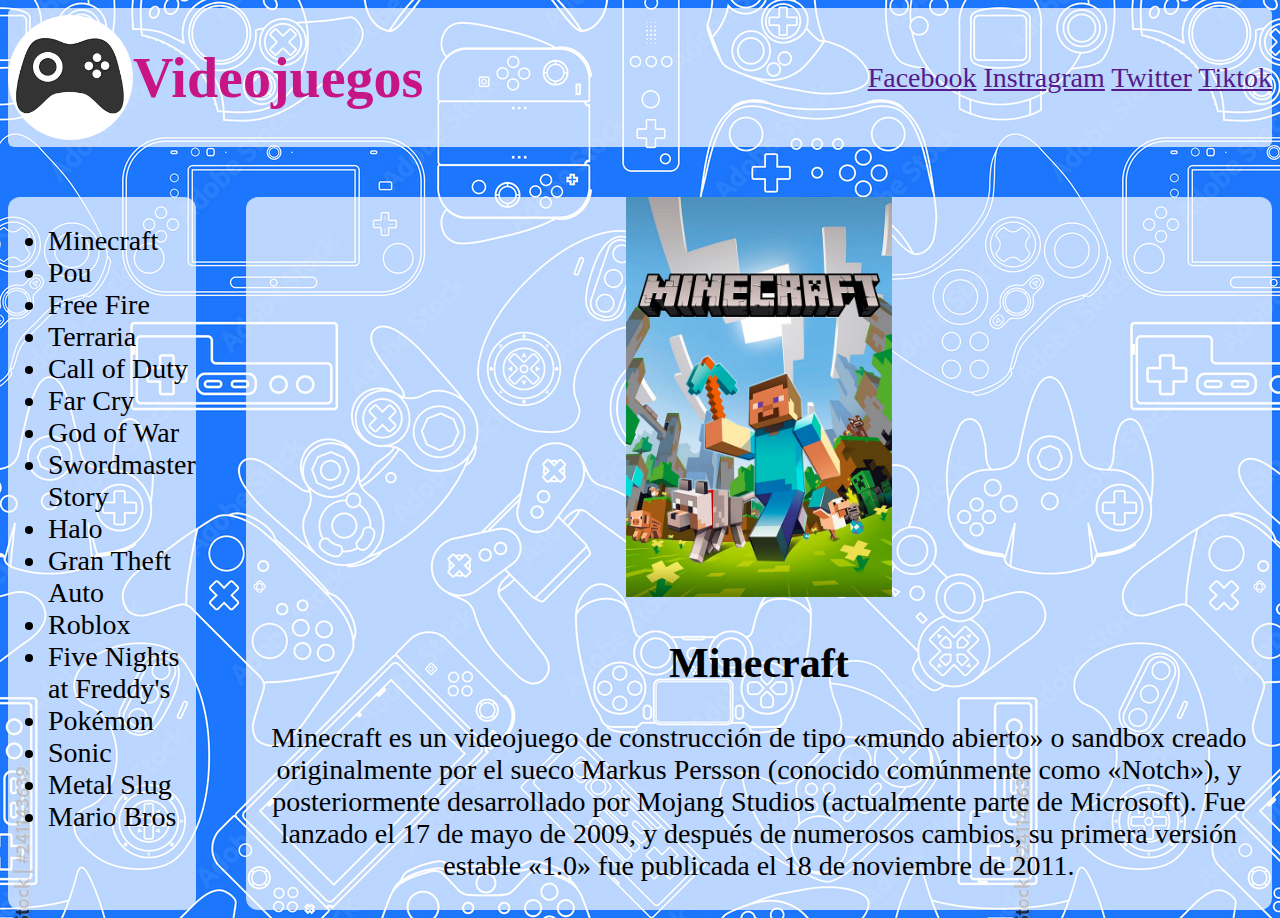
==== index.html @ 36af9fd1 "Sesión 4" ====
<!DOCTYPE html>
<html lang="es">
<head>
  <meta charset="UTF-8">
  <meta http-equiv="X-UA-Compatible" content="IE=edge">
  <meta name="viewport" content="width=device-width, initial-scale=1.0">
  <title>Videojuegos 🎮</title>
</head>
<body style="background-image:url('images/fondo.jpg'); font-size:28px; font-family:'Verdana';">
  <!-- Encabezado -->
  <header style="background-color:rgba(255, 255, 255, 0.7); border-radius:6px; display: flex; justify-content:space-between; align-items:center; margin-bottom:50px;">
    <!-- Logo y título -->
    <div style="display: flex; align-items:center;">
      <img src="images/logo.png" alt="Logo de mi página" height="125" style="border-radius: 50%;">
      <h1 style="color:mediumvioletred;">Videojuegos</h1>
    </div>
    <!-- Redes sociales -->
    <div>
      <a href="">Facebook</a>
      <a href="">Instragram</a>
      <a href="">Twitter</a>
      <a href="">Tiktok</a>
    </div>
  </header>
  <!-- Contenido principal -->
  <div style="display: flex;">
    <!-- Lista de videojuegos -->
    <div style="background-color:rgba(255, 255, 255, 0.7); border-radius:12px; margin-right:50px;">
      <ul>
        <li>Minecraft</li>
        <li>Pou</li>
        <li>Free Fire</li>
        <li>Terraria</li>
        <li>Call of Duty</li>
        <li>Far Cry</li>
        <li>God of War</li>
        <li>Swordmaster Story</li>
        <li>Halo</li>
        <li>Gran Theft Auto</li>
        <li>Roblox</li>
        <li>Five Nights at Freddy's</li>
        <li>Pokémon</li>
        <li>Sonic</li>
        <li>Metal Slug</li>
        <li>Mario Bros</li>
      </ul>
    </div>
    <!-- Videojuego seleccionado -->
    <div style="background-color:rgba(255, 255, 255, 0.7); border-radius:12px; text-align:center;">
      <img src="images/minecraft.png" alt="Caja del juego" height="400">
      <br>
      <h2>Minecraft</h2>
      <p>Minecraft es un videojuego de construcción de tipo «mundo abierto» o sandbox creado originalmente por el sueco Markus Persson (conocido comúnmente como «Notch»),​ y posteriormente desarrollado por Mojang Studios (actualmente parte de Microsoft). Fue lanzado el 17 de mayo de 2009, y después de numerosos cambios, su primera versión estable «1.0» fue publicada el 18 de noviembre de 2011.</p>
    </div>
  </div>
</body>
</html>
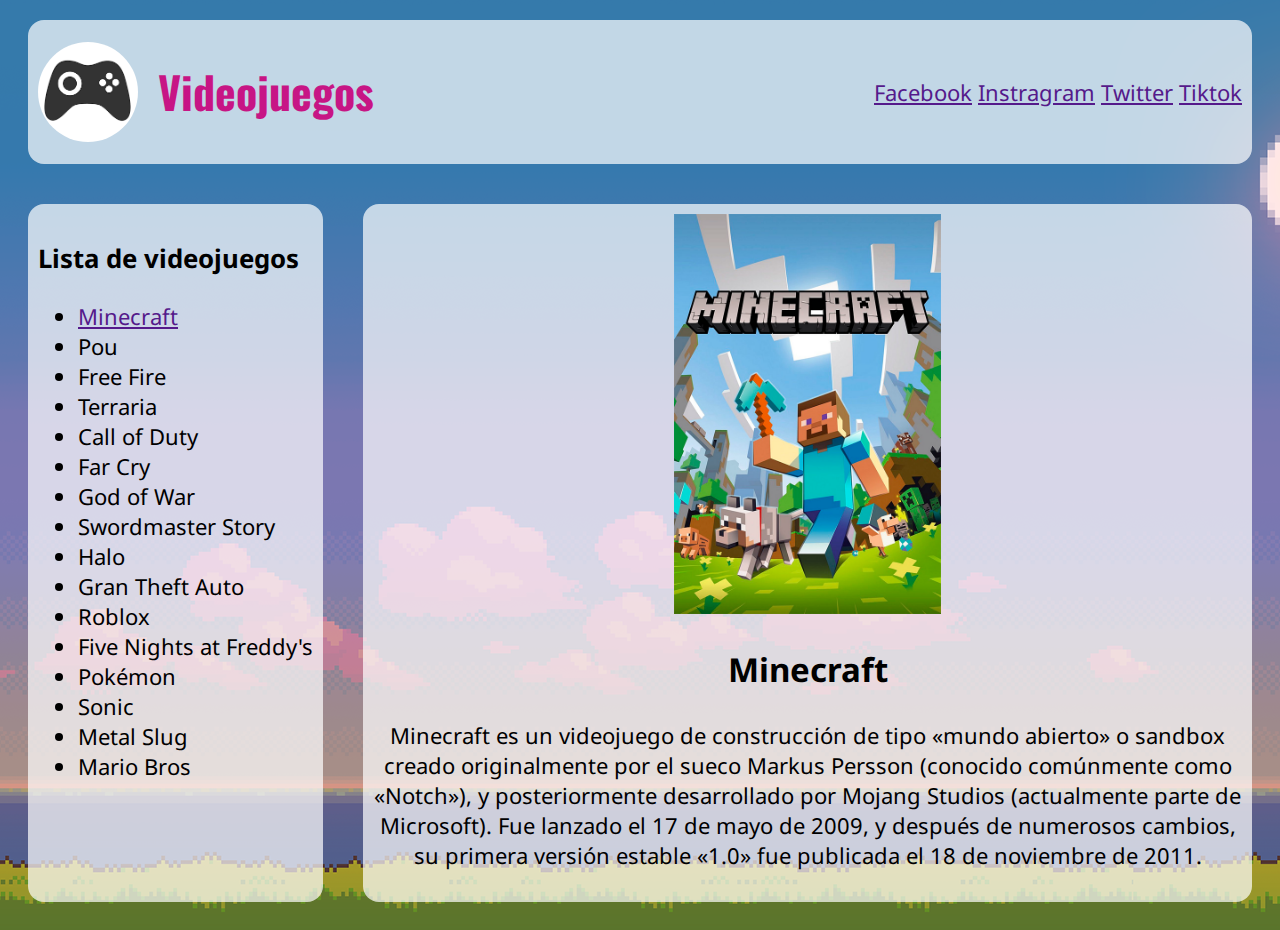
==== commit 943182f7: "Sesión 5" ====
--- a/index.html
+++ b/index.html
@@ -5,14 +5,15 @@
   <meta http-equiv="X-UA-Compatible" content="IE=edge">
   <meta name="viewport" content="width=device-width, initial-scale=1.0">
   <title>Videojuegos 🎮</title>
+  <link rel="stylesheet" href="css/estilos.css">
 </head>
-<body style="background-image:url('images/fondo.jpg'); font-size:28px; font-family:'Verdana';">
+<body>
   <!-- Encabezado -->
-  <header style="background-color:rgba(255, 255, 255, 0.7); border-radius:6px; display: flex; justify-content:space-between; align-items:center; margin-bottom:50px;">
+  <header class="bloque-fondo">
     <!-- Logo y título -->
-    <div style="display: flex; align-items:center;">
-      <img src="images/logo.png" alt="Logo de mi página" height="125" style="border-radius: 50%;">
-      <h1 style="color:mediumvioletred;">Videojuegos</h1>
+    <div class="alineado-centrado">
+      <img id="logo" src="images/logo.png" alt="Logo de mi página">
+      <h1 id="titulo">Videojuegos</h1>
     </div>
     <!-- Redes sociales -->
     <div>
@@ -23,11 +24,12 @@
     </div>
   </header>
   <!-- Contenido principal -->
-  <div style="display: flex;">
+  <div id="contenido-principal">
     <!-- Lista de videojuegos -->
-    <div style="background-color:rgba(255, 255, 255, 0.7); border-radius:12px; margin-right:50px;">
+    <div id="juegos-lista" class="bloque-fondo">
+      <h3>Lista de videojuegos</h3>
       <ul>
-        <li>Minecraft</li>
+        <li><a href="">Minecraft</a></li>
         <li>Pou</li>
         <li>Free Fire</li>
         <li>Terraria</li>
@@ -46,7 +48,7 @@
       </ul>
     </div>
     <!-- Videojuego seleccionado -->
-    <div style="background-color:rgba(255, 255, 255, 0.7); border-radius:12px; text-align:center;">
+    <div id="juego-seleccionado" class="bloque-fondo">
       <img src="images/minecraft.png" alt="Caja del juego" height="400">
       <br>
       <h2>Minecraft</h2>
--- a/css/estilos.css
+++ b/css/estilos.css
@@ -0,0 +1,54 @@
+
+@import url('https://fonts.googleapis.com/css2?family=Oswald:wght@200;300;400;500;600;700&display=swap');
+@import url('https://fonts.googleapis.com/css2?family=Noto+Sans:ital,wght@0,100;0,200;0,300;0,400;0,500;0,600;0,700;0,800;0,900;1,100;1,200;1,300;1,400;1,500;1,600;1,700;1,800;1,900&display=swap');
+
+body {
+  font-size: 22px;
+  font-family: 'Noto Sans', sans-serif;
+  color: black;
+  text-align: left;
+  background-image: url('../images/fondo.png');
+}
+
+header {
+  display: flex;
+  justify-content: space-between;
+  align-items: center;
+}
+
+#logo {
+  width: 100px;
+  height: 100px;
+  margin-right: 20px;
+  border-radius: 50%;
+}
+
+#titulo {
+  color: mediumvioletred;
+  font-family: 'Oswald', sans-serif;
+}
+
+#juego-seleccionado {
+  text-align: center;
+}
+
+#juegos-lista {
+  min-width: 275px;
+}
+
+#contenido-principal {
+  display: flex;
+  align-items: stretch;
+}
+
+.bloque-fondo {
+  background-color: rgba(255, 255, 255, 0.7);
+  margin: 20px;
+  padding: 10px;
+  border-radius: 16px;
+}
+
+.alineado-centrado {
+  display: flex;
+  align-items: center;
+}
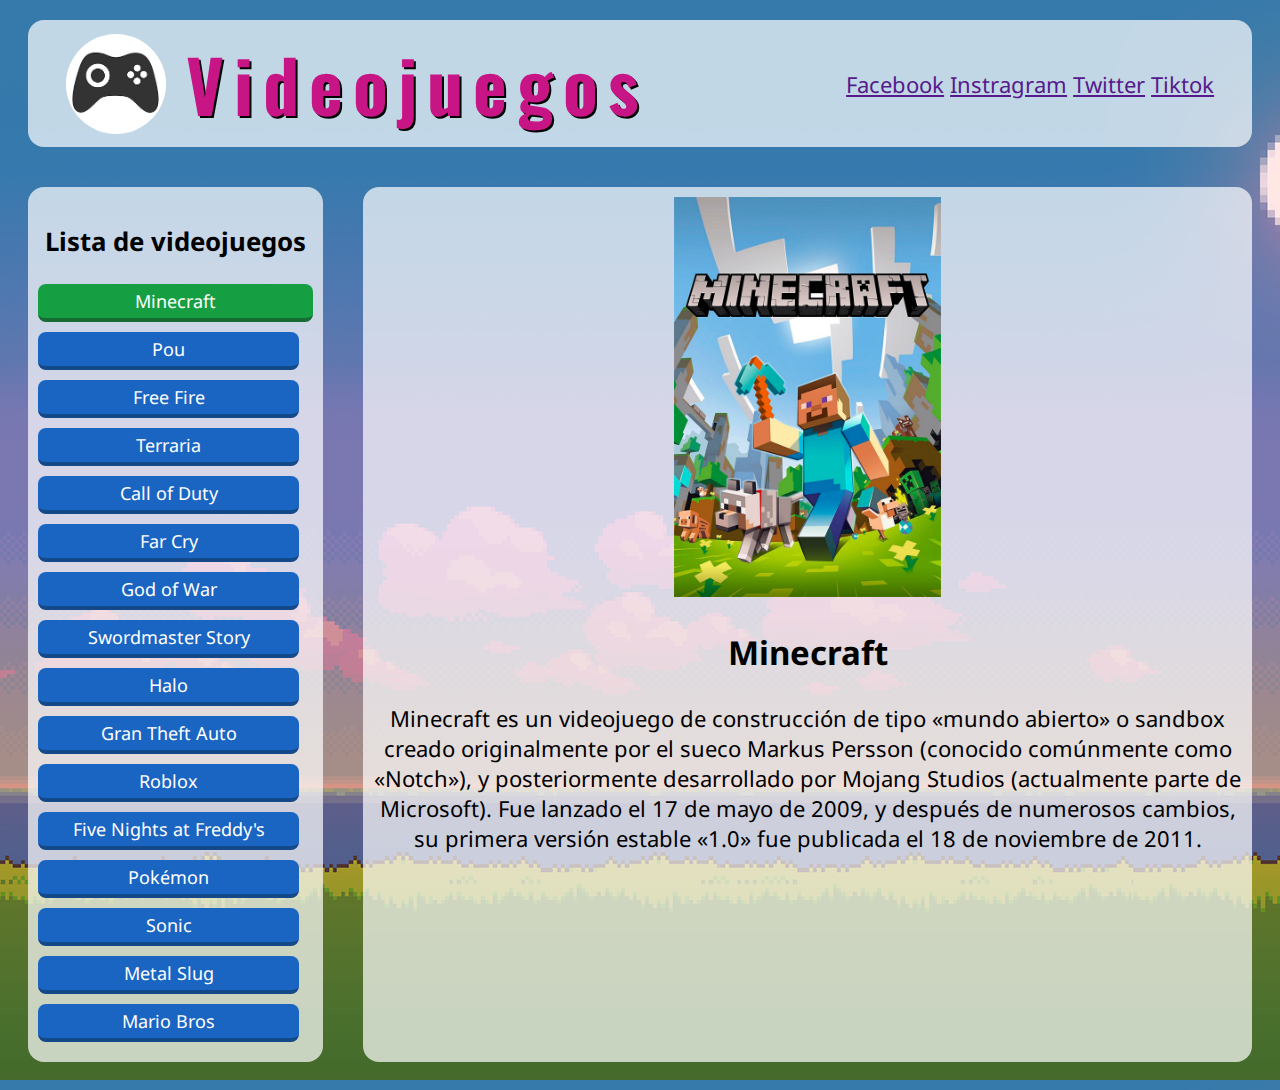
==== commit b3856dfc: "Sesión 6" ====
--- a/index.html
+++ b/index.html
@@ -9,7 +9,7 @@
 </head>
 <body>
   <!-- Encabezado -->
-  <header class="bloque-fondo">
+  <header id="encabezado" class="bloque-fondo">
     <!-- Logo y título -->
     <div class="alineado-centrado">
       <img id="logo" src="images/logo.png" alt="Logo de mi página">
@@ -28,24 +28,22 @@
     <!-- Lista de videojuegos -->
     <div id="juegos-lista" class="bloque-fondo">
       <h3>Lista de videojuegos</h3>
-      <ul>
-        <li><a href="">Minecraft</a></li>
-        <li>Pou</li>
-        <li>Free Fire</li>
-        <li>Terraria</li>
-        <li>Call of Duty</li>
-        <li>Far Cry</li>
-        <li>God of War</li>
-        <li>Swordmaster Story</li>
-        <li>Halo</li>
-        <li>Gran Theft Auto</li>
-        <li>Roblox</li>
-        <li>Five Nights at Freddy's</li>
-        <li>Pokémon</li>
-        <li>Sonic</li>
-        <li>Metal Slug</li>
-        <li>Mario Bros</li>
-      </ul>
+      <button class="seleccionado">Minecraft</button>
+      <button>Pou</button>
+      <button>Free Fire</button>
+      <button>Terraria</button>
+      <button>Call of Duty</button>
+      <button>Far Cry</button>
+      <button>God of War</button>
+      <button>Swordmaster Story</button>
+      <button>Halo</button>
+      <button>Gran Theft Auto</button>
+      <button>Roblox</button>
+      <button>Five Nights at Freddy's</button>
+      <button>Pokémon</button>
+      <button>Sonic</button>
+      <button>Metal Slug</button>
+      <button>Mario Bros</button>
     </div>
     <!-- Videojuego seleccionado -->
     <div id="juego-seleccionado" class="bloque-fondo">
--- a/css/estilos.css
+++ b/css/estilos.css
@@ -26,6 +26,10 @@
 #titulo {
   color: mediumvioletred;
   font-family: 'Oswald', sans-serif;
+  text-shadow: 2px 2px black;
+  font-size: 72px;
+  margin: 0;
+  letter-spacing: 10px;
 }
 
 #juego-seleccionado {
@@ -34,6 +38,33 @@
 
 #juegos-lista {
   min-width: 275px;
+  text-align: center;
+}
+
+#juegos-lista button {
+  background-color:rgb(26, 101, 194);
+  color: white;
+  display: block;
+  margin-bottom: 10px;
+  width: 95%;
+  font-family: 'Noto Sans';
+  font-size: 18px;
+  padding: 5px;
+  border-style: none;
+  border-bottom-style: solid;
+  border-width: 4px;
+  border-color: rgb(20, 72, 136);
+  border-radius: 8px;
+  transition: 0.5s;
+  cursor: pointer;
+}
+
+#juegos-lista button:hover,
+#juegos-lista button.seleccionado {
+  background-color: rgb(22, 159, 66);
+  border-color: rgb(23, 108, 50);
+  width: 100%;
+  transition: 0.5s;
 }
 
 #contenido-principal {
@@ -52,3 +83,8 @@
   display: flex;
   align-items: center;
 }
+
+#encabezado {
+  padding-left: 3%;
+  padding-right: 3%;
+}
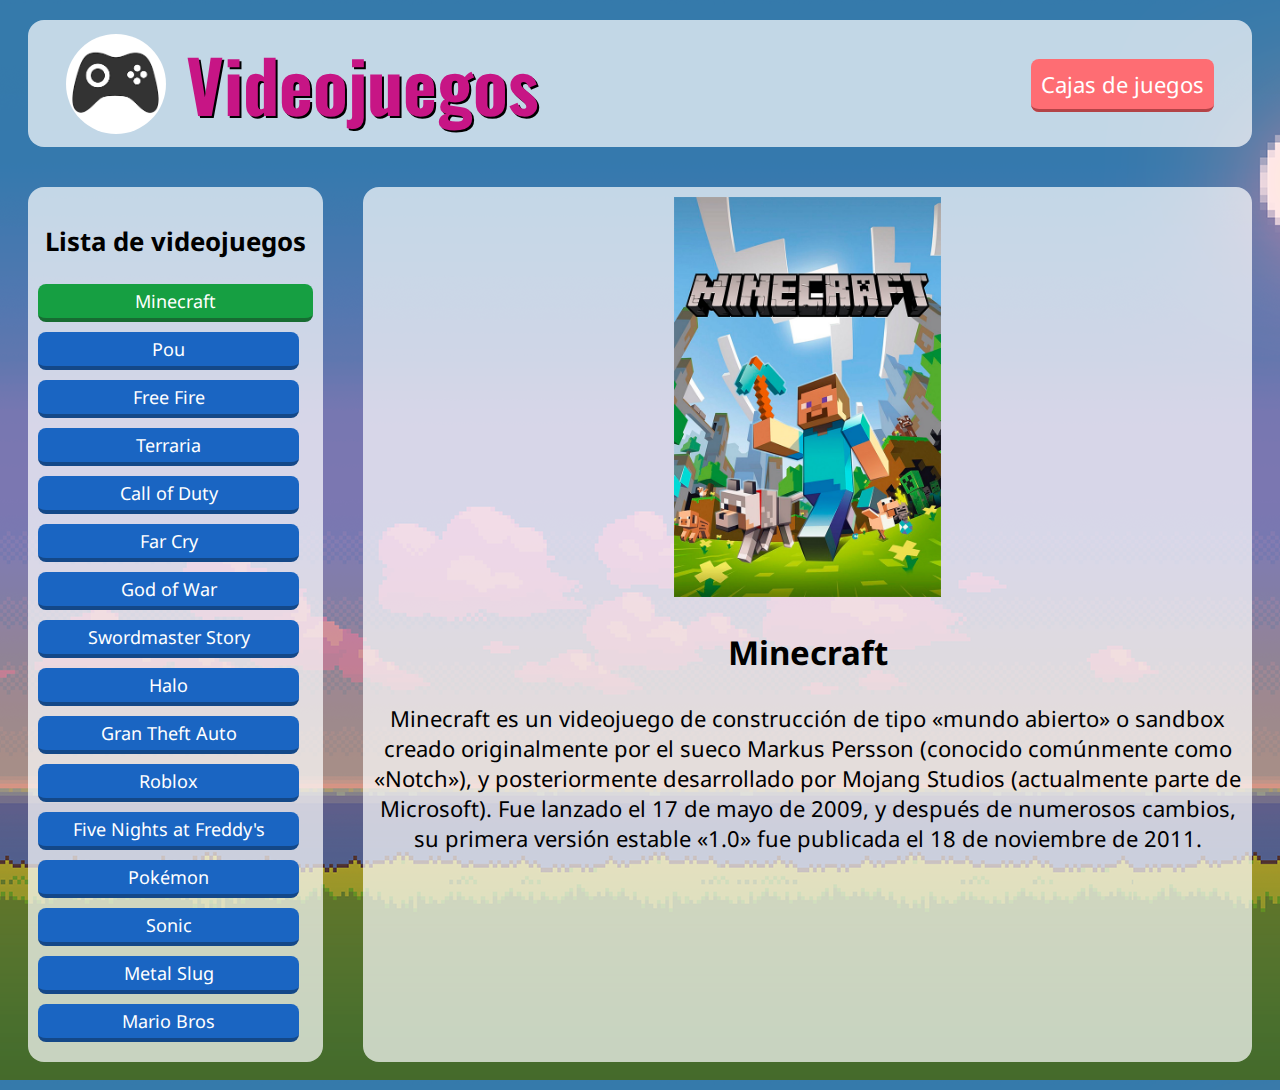
==== commit 6d9171fe: "Sesión 7" ====
--- a/index.html
+++ b/index.html
@@ -11,16 +11,13 @@
   <!-- Encabezado -->
   <header id="encabezado" class="bloque-fondo">
     <!-- Logo y título -->
-    <div class="alineado-centrado">
+    <a href="#" class="alineado-centrado">
       <img id="logo" src="images/logo.png" alt="Logo de mi página">
       <h1 id="titulo">Videojuegos</h1>
-    </div>
+    </a>
     <!-- Redes sociales -->
-    <div>
-      <a href="">Facebook</a>
-      <a href="">Instragram</a>
-      <a href="">Twitter</a>
-      <a href="">Tiktok</a>
+    <div id="ligas">
+      <a href="vistas/cajas.html">Cajas de juegos</a>
     </div>
   </header>
   <!-- Contenido principal -->
--- a/css/estilos.css
+++ b/css/estilos.css
@@ -16,11 +16,21 @@
   align-items: center;
 }
 
+header a {
+  text-decoration: none;
+}
+
 #logo {
   width: 100px;
   height: 100px;
   margin-right: 20px;
   border-radius: 50%;
+  transition: 1s;
+}
+
+#logo:hover {
+  transform: rotate(360deg);
+  transition: 1s;
 }
 
 #titulo {
@@ -29,7 +39,12 @@
   text-shadow: 2px 2px black;
   font-size: 72px;
   margin: 0;
+  transition: 0.5s;
+}
+
+#titulo:hover {
   letter-spacing: 10px;
+  transition: 0.5s;
 }
 
 #juego-seleccionado {
@@ -88,3 +103,58 @@
   padding-left: 3%;
   padding-right: 3%;
 }
+
+.caja {
+  text-align: center;
+  border-style: solid;
+  border-radius: 16px;
+  border-color: #011936;
+  background-color: #011936;
+  margin: 24px;
+  transition: 0.5s;
+}
+
+.caja:hover {
+  border-color: #17C3B2;
+  background-color: #17C3B2;
+  transition: 0.5s;
+}
+
+.caja h2 {
+  color: white;
+  margin: 5px;
+  transition: 0.5s;
+  text-decoration: line-through;
+}
+
+.caja:hover h2 {
+  text-decoration: none;
+}
+
+.caja img {
+  filter: blur(2.5px) grayscale(60%);
+  height: 300px;
+  border-bottom-left-radius: 16px;
+  border-bottom-right-radius: 16px;
+}
+
+.caja:hover img {
+  filter: blur(0px) grayscale(0%);
+  transition: 0.5s;
+}
+
+#ligas a {
+  border-radius: 8px;
+  background-color: #FE6D73;
+  color: white;
+  padding: 10px;
+  border-bottom-style: solid;
+  border-color: #b34347;
+  transition: 0.5s;
+}
+
+#ligas a:hover {
+  background-color: #fc9fa2;
+  border-color: #FE6D73;
+  transition: 0.5s;
+}
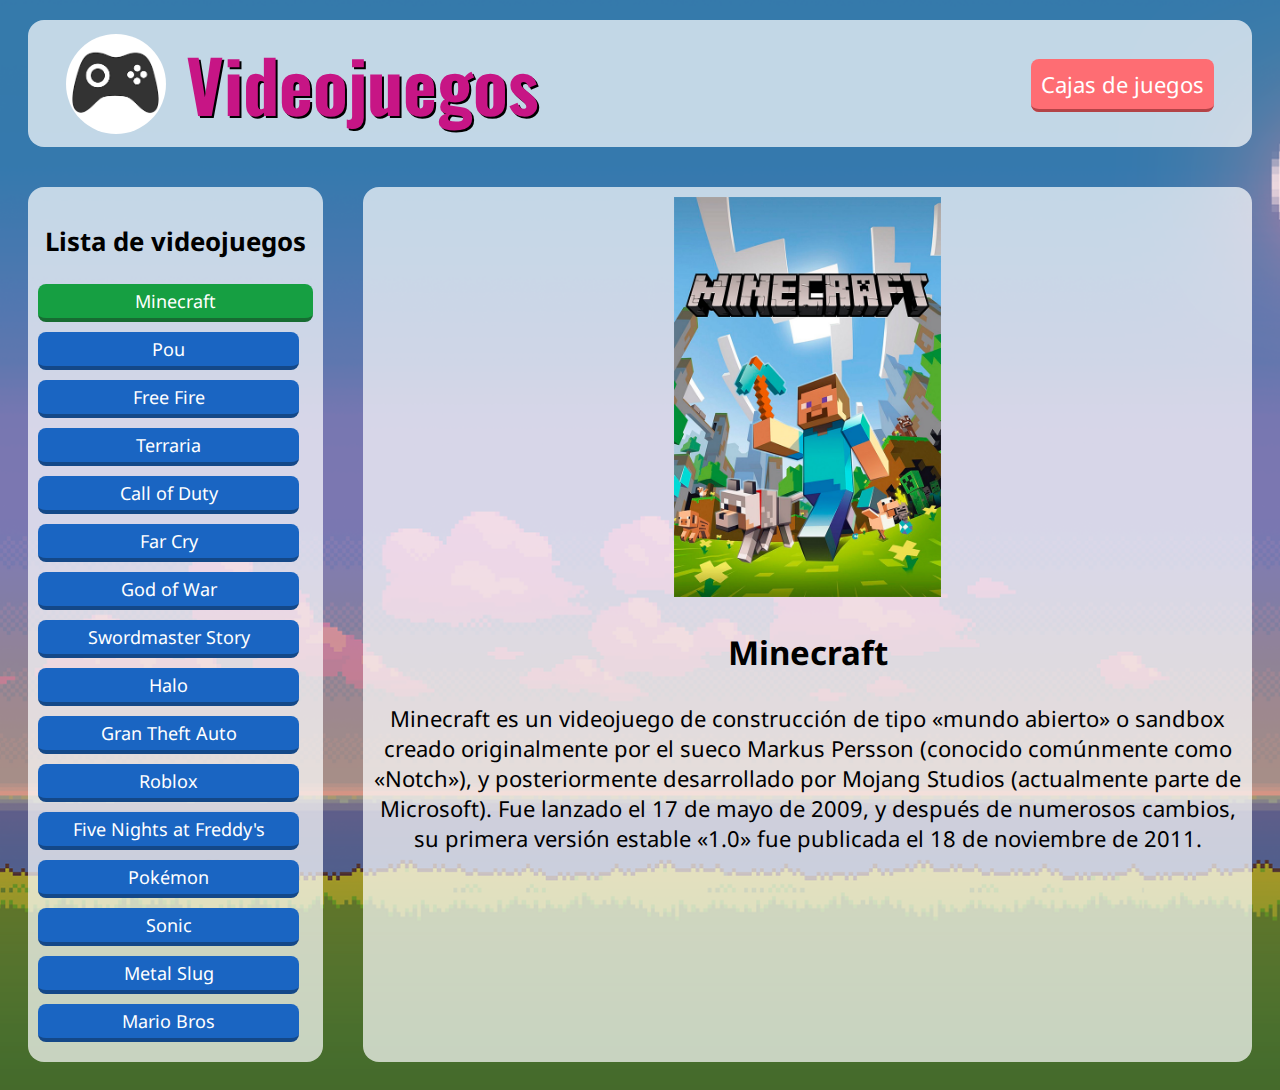
==== commit 7808c272: "Sesión 8" ====
--- a/index.html
+++ b/index.html
@@ -5,7 +5,7 @@
   <meta http-equiv="X-UA-Compatible" content="IE=edge">
   <meta name="viewport" content="width=device-width, initial-scale=1.0">
   <title>Videojuegos 🎮</title>
-  <link rel="stylesheet" href="css/estilos.css">
+  <link rel="stylesheet" href="css/principal.css">
 </head>
 <body>
   <!-- Encabezado -->
--- a/css/principal.css
+++ b/css/principal.css
@@ -0,0 +1,6 @@
+
+/* Estilos principales PC */
+@import url('estilos.css');
+
+/* Diseño responsivo Tablet / Smartphone */
+@import url('responsivo.css');
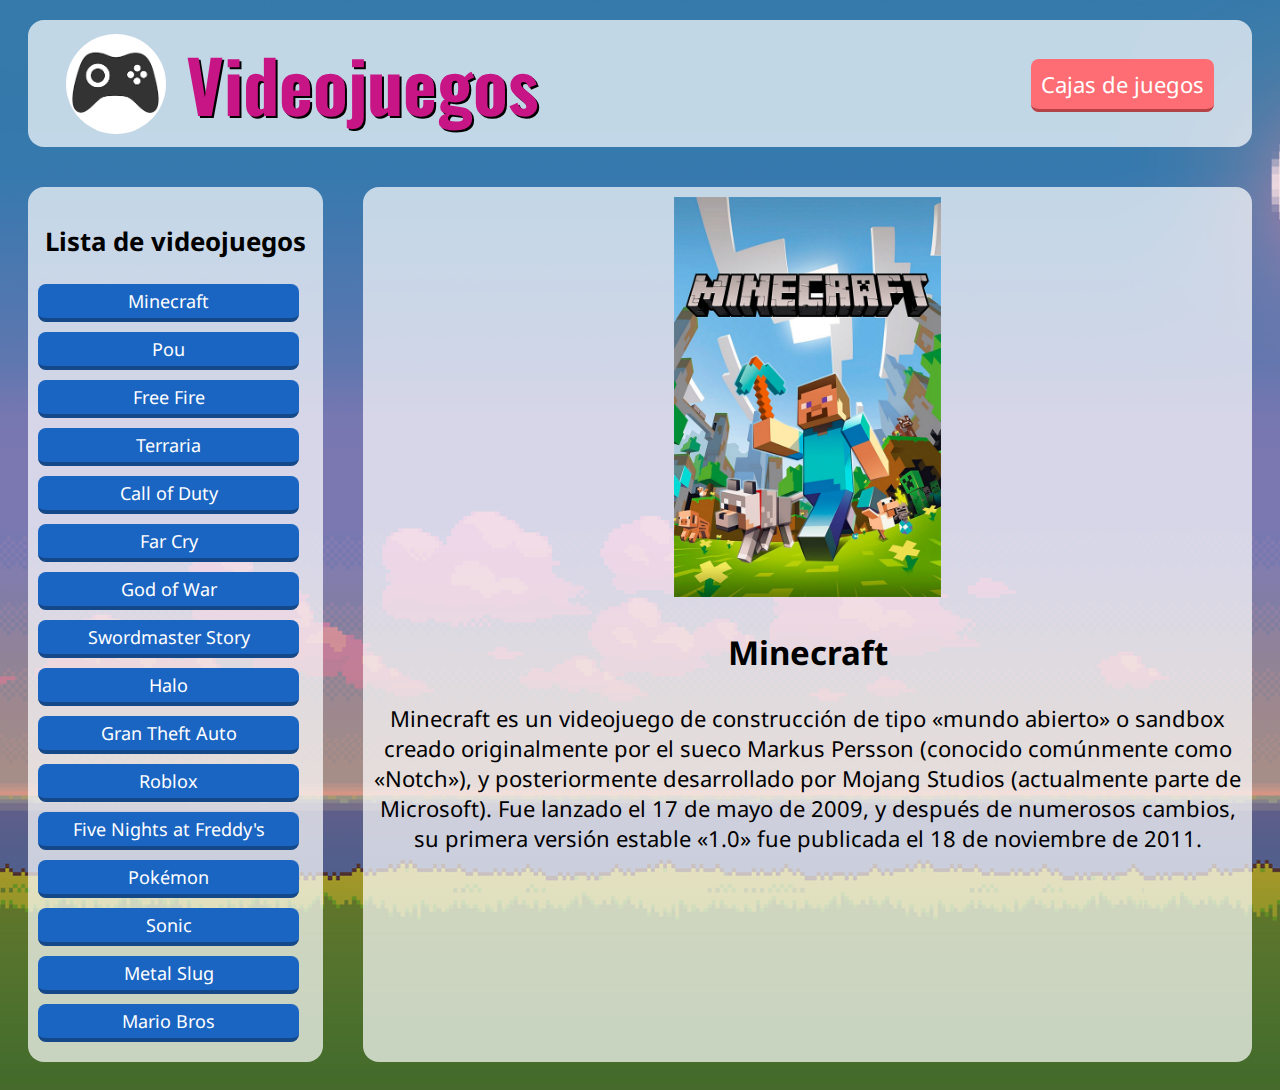
==== commit e218d8dc: "Sesión 11" ====
--- a/index.html
+++ b/index.html
@@ -25,9 +25,9 @@
     <!-- Lista de videojuegos -->
     <div id="juegos-lista" class="bloque-fondo">
       <h3>Lista de videojuegos</h3>
-      <button class="seleccionado">Minecraft</button>
-      <button>Pou</button>
-      <button>Free Fire</button>
+      <button onclick="cambiar_minecraft()">Minecraft</button>
+      <button onclick="cambiar_pou()">Pou</button>
+      <button onclick="cambiar_freefire()">Free Fire</button>
       <button>Terraria</button>
       <button>Call of Duty</button>
       <button>Far Cry</button>
@@ -50,5 +50,6 @@
       <p>Minecraft es un videojuego de construcción de tipo «mundo abierto» o sandbox creado originalmente por el sueco Markus Persson (conocido comúnmente como «Notch»),​ y posteriormente desarrollado por Mojang Studios (actualmente parte de Microsoft). Fue lanzado el 17 de mayo de 2009, y después de numerosos cambios, su primera versión estable «1.0» fue publicada el 18 de noviembre de 2011.</p>
     </div>
   </div>
+  <script src="js/prueba.js"></script>
 </body>
 </html>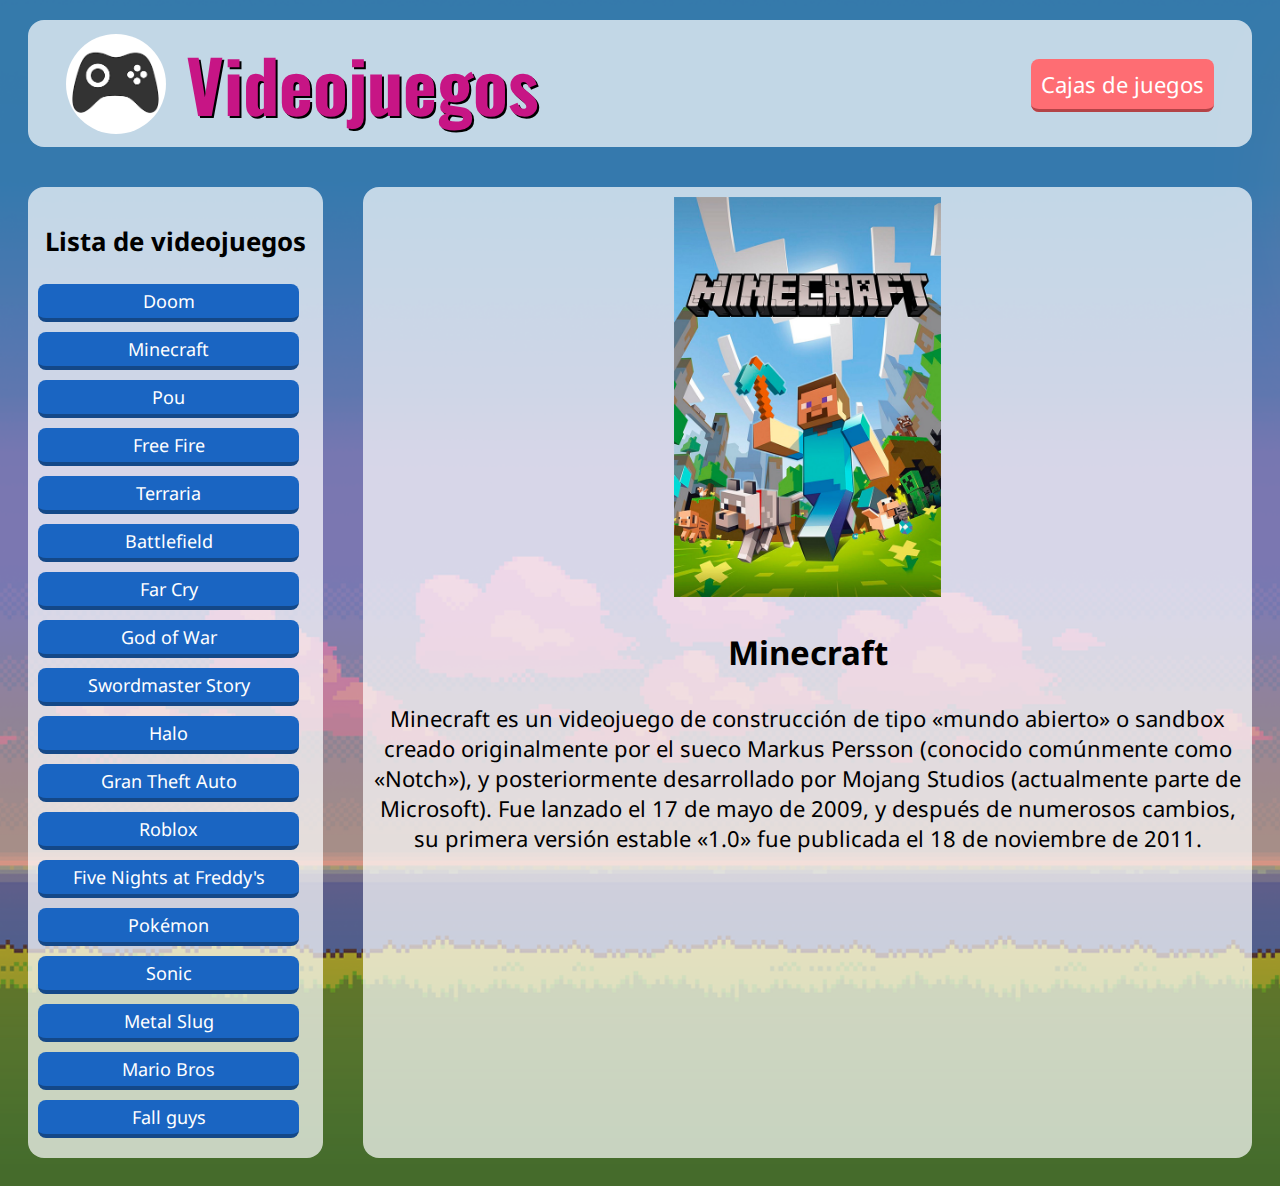
==== commit 966f7e19: "Sesión 12" ====
--- a/index.html
+++ b/index.html
@@ -25,7 +25,7 @@
     <!-- Lista de videojuegos -->
     <div id="juegos-lista" class="bloque-fondo">
       <h3>Lista de videojuegos</h3>
-      <button onclick="cambiar_minecraft()">Minecraft</button>
+      <!-- <button onclick="cambiar_minecraft()">Minecraft</button>
       <button onclick="cambiar_pou()">Pou</button>
       <button onclick="cambiar_freefire()">Free Fire</button>
       <button>Terraria</button>
@@ -40,7 +40,7 @@
       <button>Pokémon</button>
       <button>Sonic</button>
       <button>Metal Slug</button>
-      <button>Mario Bros</button>
+      <button>Mario Bros</button> -->
     </div>
     <!-- Videojuego seleccionado -->
     <div id="juego-seleccionado" class="bloque-fondo">
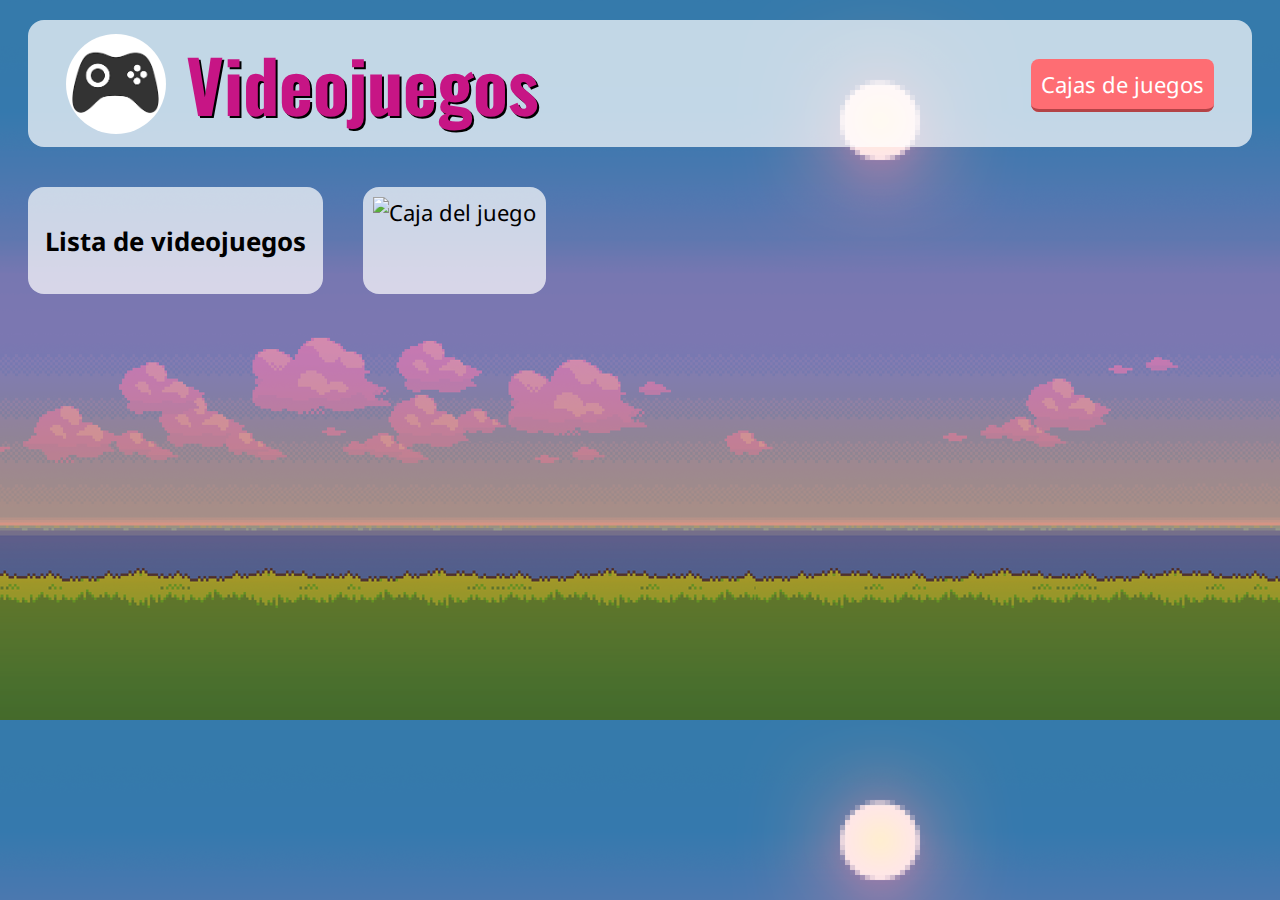
==== commit ab9542c8: "Sesión 15" ====
--- a/index.html
+++ b/index.html
@@ -25,31 +25,15 @@
     <!-- Lista de videojuegos -->
     <div id="juegos-lista" class="bloque-fondo">
       <h3>Lista de videojuegos</h3>
-      <!-- <button onclick="cambiar_minecraft()">Minecraft</button>
-      <button onclick="cambiar_pou()">Pou</button>
-      <button onclick="cambiar_freefire()">Free Fire</button>
-      <button>Terraria</button>
-      <button>Call of Duty</button>
-      <button>Far Cry</button>
-      <button>God of War</button>
-      <button>Swordmaster Story</button>
-      <button>Halo</button>
-      <button>Gran Theft Auto</button>
-      <button>Roblox</button>
-      <button>Five Nights at Freddy's</button>
-      <button>Pokémon</button>
-      <button>Sonic</button>
-      <button>Metal Slug</button>
-      <button>Mario Bros</button> -->
     </div>
     <!-- Videojuego seleccionado -->
     <div id="juego-seleccionado" class="bloque-fondo">
-      <img src="images/minecraft.png" alt="Caja del juego" height="400">
+      <img alt="Caja del juego" height="400">
       <br>
-      <h2>Minecraft</h2>
-      <p>Minecraft es un videojuego de construcción de tipo «mundo abierto» o sandbox creado originalmente por el sueco Markus Persson (conocido comúnmente como «Notch»),​ y posteriormente desarrollado por Mojang Studios (actualmente parte de Microsoft). Fue lanzado el 17 de mayo de 2009, y después de numerosos cambios, su primera versión estable «1.0» fue publicada el 18 de noviembre de 2011.</p>
+      <h2></h2>
+      <p></p>
     </div>
   </div>
-  <script src="js/prueba.js"></script>
+  <script src="js/api.js"></script>
 </body>
 </html>